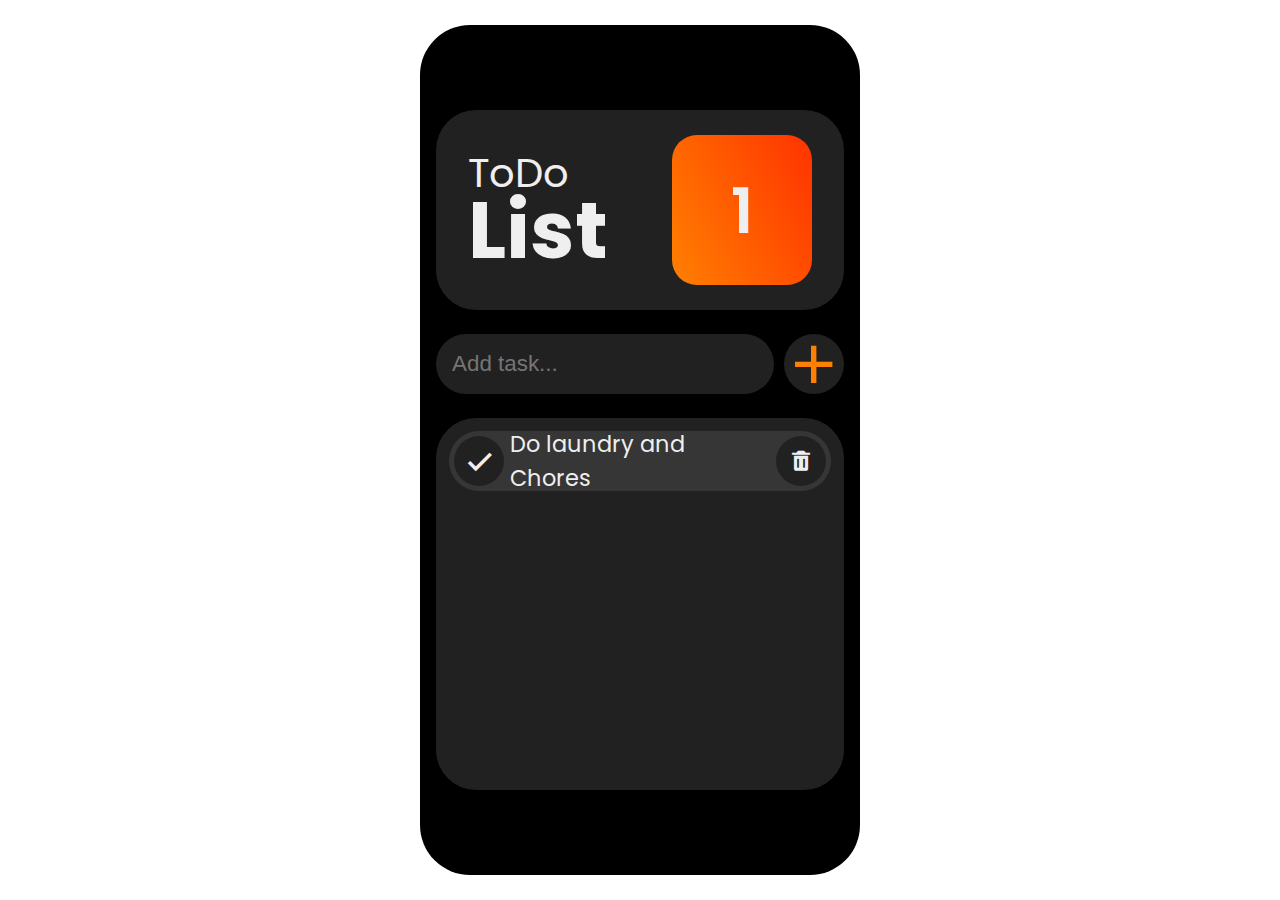
==== ToDoListApp/index.html @ a37ebef5 "Chore: created structure for app" ====
<!DOCTYPE html>
<html lang="en">
    <head>
        <meta charset="UTF-8">
        <meta http-equiv="X-UA-Compatible" content="IE-edge">
        <meta name="viewport" content="width=device-width, initial-scale=1.0">
        <meta name="Description" content="To Do List app made in vanilla JS">
        <title>ToDo List</title>
        <link href='https://unpkg.com/boxicons@2.1.4/css/boxicons.min.css' rel='stylesheet'>
        <link rel="stylesheet" href="style.css">
    </head>
<body>
    <div class="container">
        <div class="intro">
            <h1 class="head"><span>ToDo</span><br><span>List</span></h1>
            <div class="count">1</div>
        </div>
        <div class="task-Box">
            <input type="text" name="task" id="new-task" placeholder="Add task...">
            <button class="add"><i class='bx bx-plus'></i></button>
        </div>
        <div class="task-list-group">
            <div class="task-container">
                <button class="check"><i class='bx bx-check'></i></button>
                <h2 class="task">Do laundry and Chores</h2>
                <button class="delete"><i class='bx bxs-trash'></i></button>
            </div>
        </div>
    </div>
</body>
</html>
---- ToDoListApp/style.css ----
@import url('https://fonts.googleapis.com/css2?family=Poppins:ital,wght@0,100;0,200;0,300;0,400;0,500;0,600;0,700;0,800;0,900;1,100;1,200;1,300;1,400;1,500;1,600;1,700;1,800;1,900&display=swap');

:root {
    --clr-dark: #212121;
    --clr-dark-light: #363636; 
    --clr-dark-absolute: #000000;
    --clr-light: #FFFFFF;
    --clr-accent: #ff8000;
    --clr-delete: #ff3300;
    --clr-text: #efefef;
    --clr-gradient: linear-gradient(65deg,var(--clr-accent), var(--clr-delete));
}
* {
    padding: 0;
    margin: 0;
    box-sizing: border-box;
}
body {
    height: 100vh;
    display: flex;
    justify-content: center;
    align-items: center;
    font-family: "Poppins", sans-serif;
}
.container {
    height: 850px;
    width: 440px;
    padding: 1rem;
    display: flex;
    flex-direction: column;
    align-items: center;
    justify-content: center;
    gap: 1.5rem;
    color: var(--clr-text);
    background-color: var(--clr-dark-absolute);
    border-radius: 50px;
}
.intro,
.count {
    display: flex;
    align-items: center;
    justify-content: space-between;
}
.intro {
    height: 200px;
    width: 100%;
    padding: 2rem;
    background-color: var(--clr-dark);
    border-radius: 40px;
}
h1 {
    width: 150px;
    line-height: 55px;
}
h1 span:nth-child(1) {
    font-weight: 400;
    font-size: 2.5rem;
}
h1 span:nth-child(3) {
    font-size: 5rem;
}
.count {
    height: 150px;
    width: 140px;
    border-radius: 25px;
    text-align: center;
    font-size: 4rem;
    font-weight: 600;
    background: var(--clr-gradient);
    justify-content: center;
}
.task-Box {
    height: 60px;
    width: 100%;
    border-radius: 40px;
    display: flex;
    justify-content: center;
    align-items: center;
    gap: 10px
}
#new-task {
    height: 60px;
    width: 85%;
    padding: 1rem;
    border: none;
    border-radius: 40px;
    background-color: var(--clr-dark);
    color: var(--clr-text);
    font-size: 1.4rem;
}
.add {
    height: 60px;
    width: 60px;
    border: none;
    border-radius: 50%;
    display: flex;
    justify-content: center;
    align-items: center;
    background-color: var(--clr-dark);
    font-size: 4rem;
    font-weight: 800;
    color: var(--clr-accent);
    transition: 250ms ease;
    cursor: pointer;
}
.add:hover {
    color: var(--clr-text);
    background-color: var(--clr-accent);
}
.task-list-group {
    height: 372px;
    width: 100%;
    padding: 0.8rem;
    border-radius: 40px;
    background-color: var(--clr-dark);
    overflow-y: scroll;
    -ms-overflow-style: none;  /* Internet Explorer 10+ */
    scrollbar-width: none;     /* Firefox */
}
.task-container {
    height: 60px;
    width: 100%;
    margin-bottom: 0.7rem;
    padding-inline: 5px;
    display: flex;
    align-items: center;
    justify-content: space-between;
    border-radius: 30px;
    background-color: var(--clr-dark-light);
}

.check,
.delete {
    height: 50px;
    width: 50px;
    display: flex;
    align-items: center;
    justify-content: center;
    border: none;
    border-radius: 50%;
    color: var(--clr-text);
    background-color: var(--clr-dark);
    cursor: pointer;
    transition: 250ms ease;
}
.check {
    font-size: 2.5rem;
    font-weight: 800;
}
.check:hover {
    background-color: var(--clr-accent);
}
.task {
    width: 70%;
    font-size: 1.4rem;
    font-weight: 400;
    padding: auto;
}
.delete {
    font-size: 1.5rem;
}
.delete:hover {
    background-color: var(--clr-delete);
}
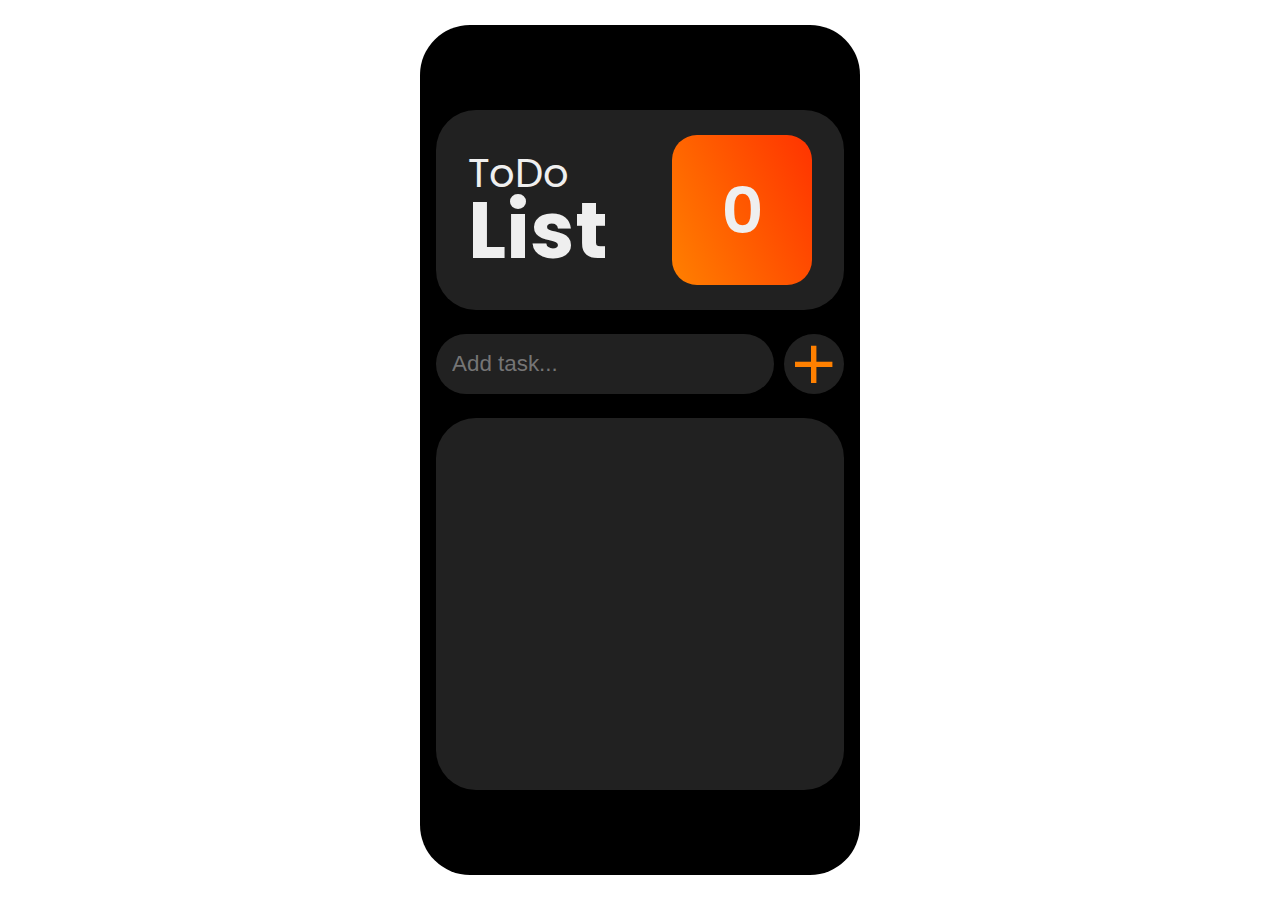
==== commit cc8c1f54: "Chore: removed assistive task structure" ====
--- a/ToDoListApp/index.html
+++ b/ToDoListApp/index.html
@@ -13,19 +13,14 @@
     <div class="container">
         <div class="intro">
             <h1 class="head"><span>ToDo</span><br><span>List</span></h1>
-            <div class="count">1</div>
+            <div class="count">0</div>
         </div>
         <div class="task-Box">
             <input type="text" name="task" id="new-task" placeholder="Add task...">
             <button class="add"><i class='bx bx-plus'></i></button>
         </div>
-        <div class="task-list-group">
-            <div class="task-container">
-                <button class="check"><i class='bx bx-check'></i></button>
-                <h2 class="task">Do laundry and Chores</h2>
-                <button class="delete"><i class='bx bxs-trash'></i></button>
-            </div>
-        </div>
+        <div class="task-list-group"></div>
     </div>
+    <script src="app.js"></script>
 </body>
 </html>--- a/ToDoListApp/style.css
+++ b/ToDoListApp/style.css
@@ -152,7 +152,8 @@
 }
 .task {
     width: 70%;
-    font-size: 1.4rem;
+    margin-inline: 10px;
+    font-size: 1.2rem;
     font-weight: 400;
     padding: auto;
 }
